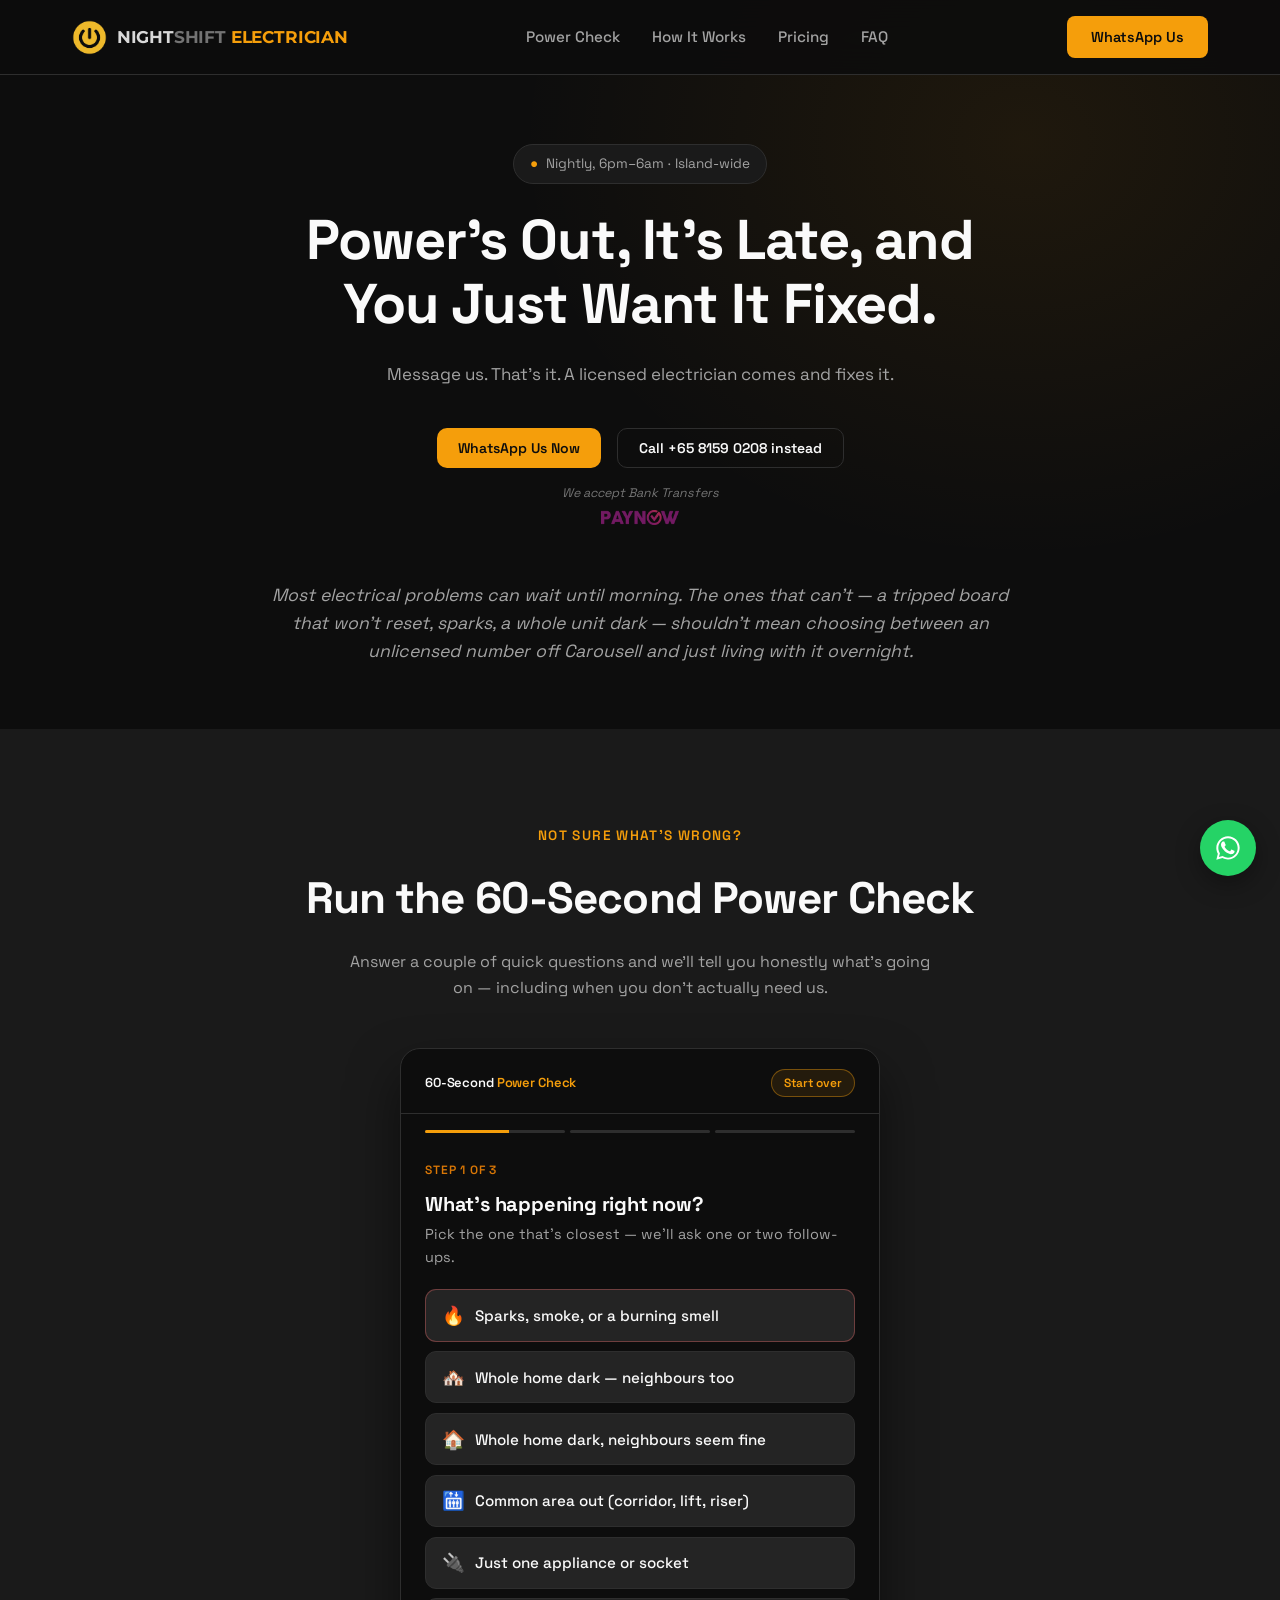
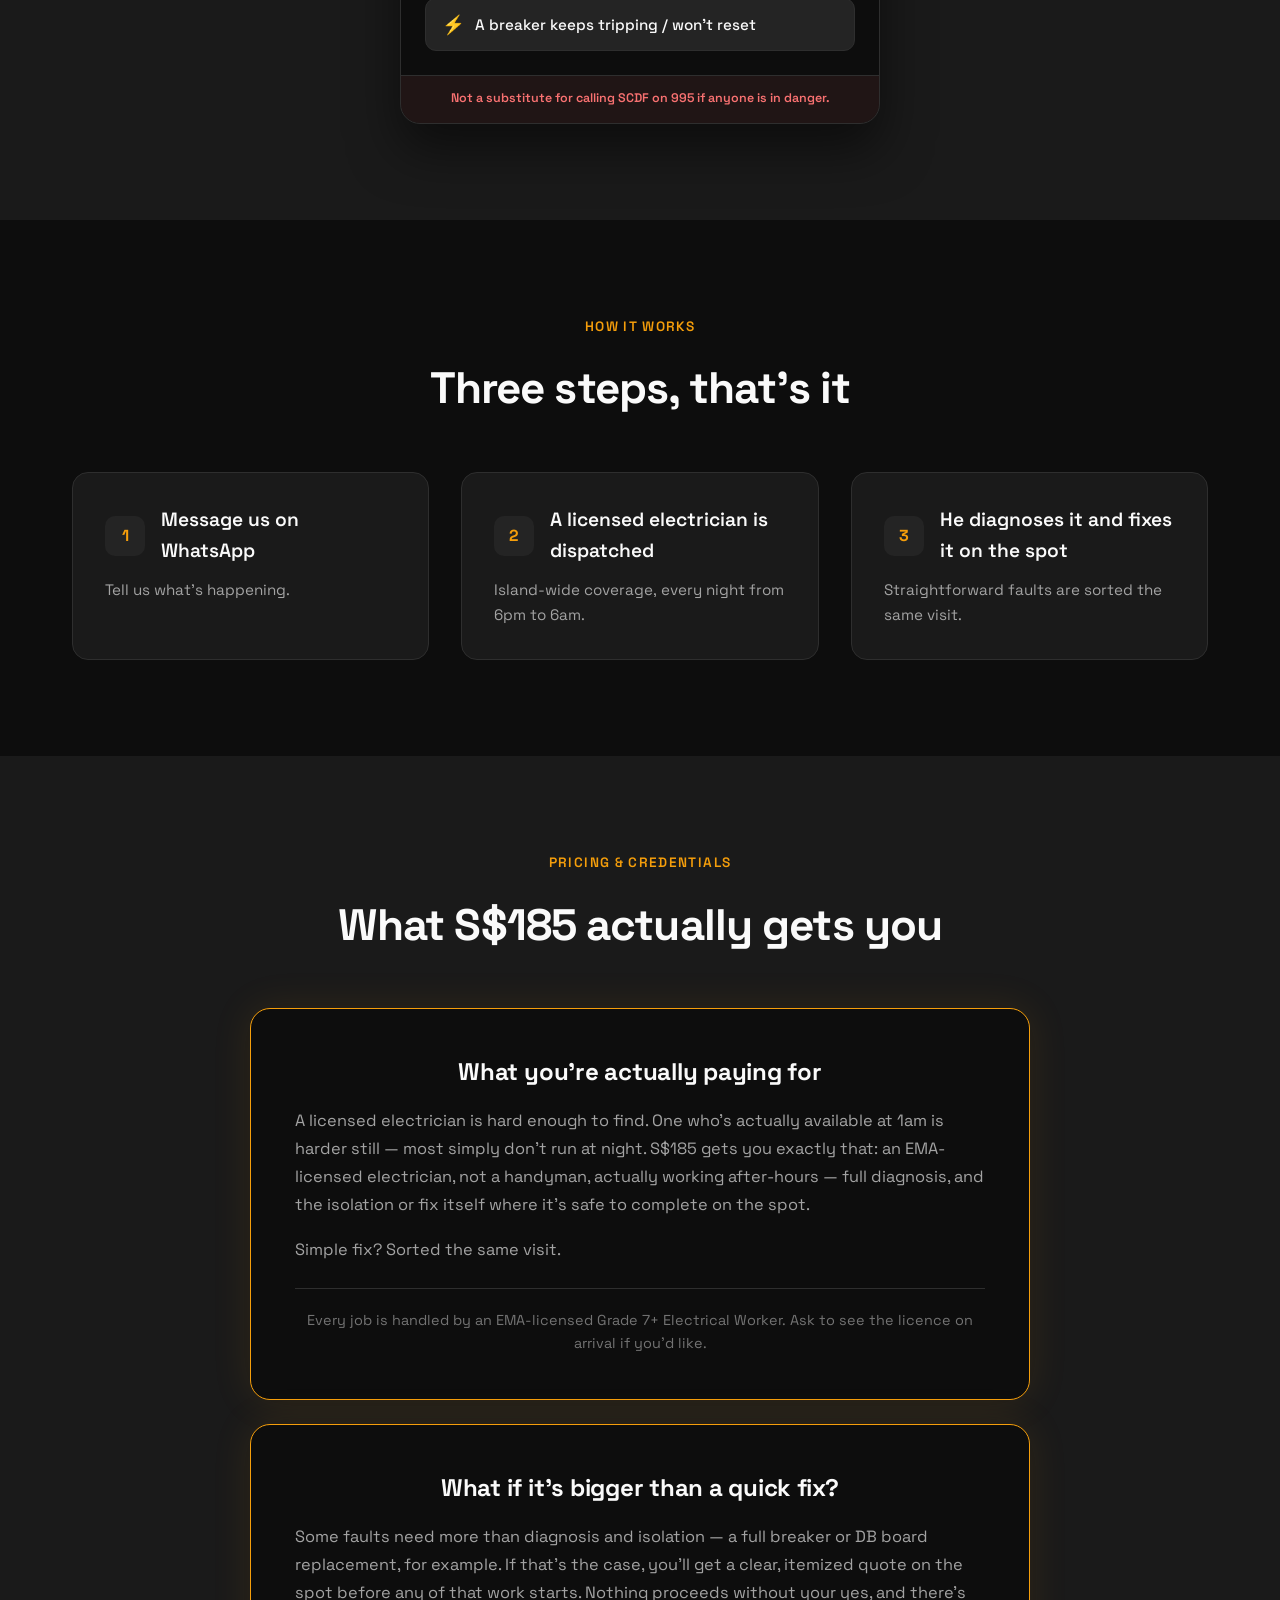
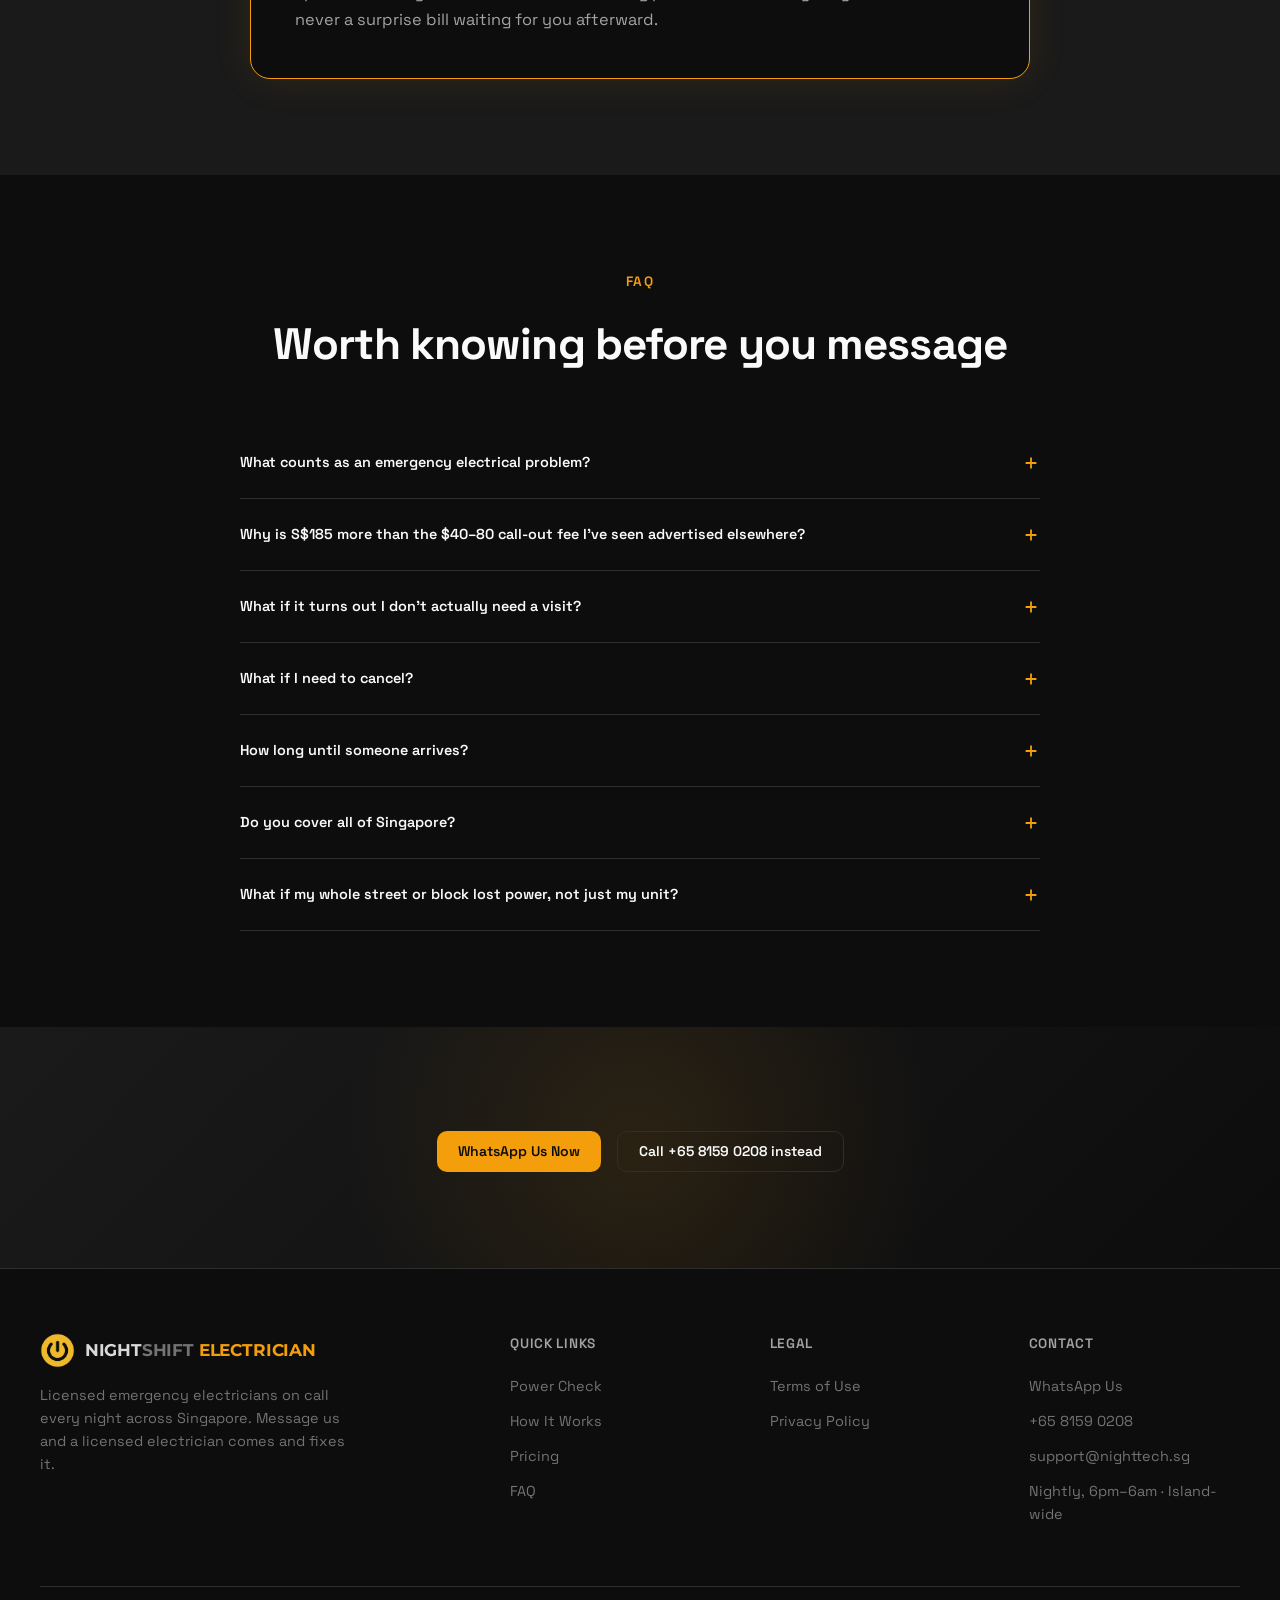
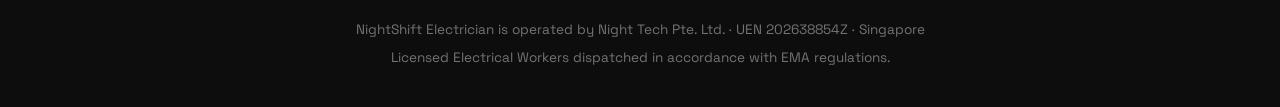
==== index.html @ 5bdc89b4 "Initial launch of NightShift Electrician landing page Landing page with Power Check widget, pricing," ====
<!DOCTYPE html>
<html lang="en">
<head>
<meta charset="UTF-8">
<meta name="viewport" content="width=device-width, initial-scale=1.0">
<title>NightShift Electrician — Licensed Electricians, On Call Every Night</title>
<meta name="description" content="Licensed emergency electricians on call every night across Singapore, 6pm–6am. S$185 flat call-out fee, island-wide coverage. Message us on WhatsApp — a licensed electrician comes and fixes it.">
<meta name="robots" content="index, follow">
<link rel="canonical" href="https://nightshiftelectrician.sg/">
<meta property="og:type" content="website">
<meta property="og:site_name" content="NightShift Electrician">
<meta property="og:title" content="NightShift Electrician — Licensed Electricians, On Call Every Night">
<meta property="og:description" content="Licensed emergency electricians on call every night across Singapore, 6pm–6am. S$185 flat call-out fee, island-wide coverage. Message us on WhatsApp — a licensed electrician comes and fixes it.">
<meta property="og:url" content="https://nightshiftelectrician.sg/">
<meta property="og:locale" content="en_SG">
<meta name="twitter:card" content="summary">
<meta name="twitter:title" content="NightShift Electrician — Licensed Electricians, On Call Every Night">
<meta name="twitter:description" content="Licensed emergency electricians on call every night across Singapore, 6pm–6am. S$185 flat call-out fee, island-wide coverage.">
<meta name="theme-color" content="#0d0d0d">
<link rel="icon" href="assets/images/icon.png" type="image/png">
<link rel="preconnect" href="https://fonts.googleapis.com">
<link rel="preconnect" href="https://fonts.gstatic.com" crossorigin>
<link href="https://fonts.googleapis.com/css2?family=Space+Grotesk:wght@300;400;500;600;700&family=Montserrat:wght@700&display=swap" rel="stylesheet">
<link rel="stylesheet" href="assets/css/style.css">
<script type="application/ld+json">
{
  "@context": "https://schema.org",
  "@type": "Electrician",
  "name": "NightShift Electrician",
  "alternateName": "Night Tech Pte. Ltd.",
  "url": "https://nightshiftelectrician.sg/",
  "telephone": "+65-8159-0208",
  "priceRange": "S$185",
  "description": "Licensed emergency electricians on call every night across Singapore. EMA-licensed Electrical Workers dispatched island-wide for power outages, tripped breakers, sparking outlets, and other urgent electrical faults.",
  "areaServed": { "@type": "Country", "name": "Singapore" },
  "address": { "@type": "PostalAddress", "addressCountry": "SG" },
  "openingHoursSpecification": {
    "@type": "OpeningHoursSpecification",
    "dayOfWeek": ["Monday", "Tuesday", "Wednesday", "Thursday", "Friday", "Saturday", "Sunday"],
    "opens": "18:00",
    "closes": "06:00"
  },
  "makesOffer": {
    "@type": "Offer",
    "name": "Emergency electrician call-out",
    "price": "185",
    "priceCurrency": "SGD",
    "description": "Flat call-out fee covering Stage 1 diagnostic and isolation, the same rate for every property type."
  }
}
</script>
<script type="application/ld+json">
{
  "@context": "https://schema.org",
  "@type": "FAQPage",
  "mainEntity": [
    {
      "@type": "Question",
      "name": "What counts as an emergency electrical problem?",
      "acceptedAnswer": {
        "@type": "Answer",
        "text": "Anything that's unsafe to leave until morning — a tripped board that won't reset, sparks, a burning smell, or a full loss of power. Not sure? Message us anyway — we'll tell you honestly if it can wait."
      }
    },
    {
      "@type": "Question",
      "name": "Why is S$185 more than the $40–80 call-out fee I've seen advertised elsewhere?",
      "acceptedAnswer": {
        "@type": "Answer",
        "text": "Those daytime rates assume you can wait for a normal appointment. Getting an actual EMA-licensed electrician out at 1am — not a handyman, not someone unlicensed — is close to impossible through most services; they simply don't run at night. S$185 reflects that this is real, licensed, after-hours work, not a daytime job with a surcharge tacked on."
      }
    },
    {
      "@type": "Question",
      "name": "What if it turns out I don't actually need a visit?",
      "acceptedAnswer": {
        "@type": "Answer",
        "text": "We'll say so before dispatching anyone — through the Power Check or over WhatsApp — and point you to what to do instead. You're not charged for a conversation that doesn't need a visit."
      }
    },
    {
      "@type": "Question",
      "name": "What if I need to cancel?",
      "acceptedAnswer": {
        "@type": "Answer",
        "text": "Before the electrician is dispatched — full refund, no questions asked. After he's already on the way, $50 stays with him for the trip and the visit itself; the remaining $135 is refunded."
      }
    },
    {
      "@type": "Question",
      "name": "How long until someone arrives?",
      "acceptedAnswer": {
        "@type": "Answer",
        "text": "Depends on your location and what else is running that night. You'll get a realistic estimate when you message us — not a vague \"on our way.\""
      }
    },
    {
      "@type": "Question",
      "name": "Do you cover all of Singapore?",
      "acceptedAnswer": {
        "@type": "Answer",
        "text": "Yes, island-wide. Travel time varies by area, which factors into the estimate you're given."
      }
    },
    {
      "@type": "Question",
      "name": "What if my whole street or block lost power, not just my unit?",
      "acceptedAnswer": {
        "@type": "Answer",
        "text": "That's usually on SP Group's end, not your home wiring — call their 24-hour hotline at 1800 778 8888 to report it and get updates."
      }
    }
  ]
}
</script>
</head>
<body>

<!-- Navigation -->
<nav>
  <div class="nav-container">
    <a href="index.html" class="logo">
      <img src="assets/images/icon.png" alt="" class="logo-icon">
      <span class="logo-word"><span class="n">NIGHT</span><span class="s">SHIFT</span> <span class="ec">ELECTRICIAN</span></span>
    </a>
    <ul class="nav-links">
      <li><a href="#power-check">Power Check</a></li>
      <li><a href="#how-it-works">How It Works</a></li>
      <li><a href="#pricing">Pricing</a></li>
      <li><a href="#faq">FAQ</a></li>
    </ul>
    <a href="https://wa.me/6581590208?text=Hi%2C%20I%20have%20an%20electrical%20problem%20and%20need%20help." class="nav-cta">
      <span>WhatsApp Us</span>
    </a>
    <button class="mobile-menu-btn" aria-label="Toggle menu">☰</button>
  </div>
</nav>

<!-- Hero -->
<section class="hero">
  <div class="hero-inner">
    <div class="hero-badge"><span>●</span> Nightly, 6pm–6am · Island-wide</div>
    <h1>Power's Out, It's Late, and You Just Want It Fixed.</h1>
    <p class="hero-description">Message us. That's it. A licensed electrician comes and fixes it.</p>
    <div class="hero-buttons">
      <a href="https://wa.me/6581590208?text=Hi%2C%20I%20have%20an%20electrical%20problem%20and%20need%20help." class="btn-primary">WhatsApp Us Now</a>
      <a href="tel:+6581590208" class="btn-secondary">Call +65 8159 0208 instead</a>
    </div>
    <div class="hero-payment-note">
      <p>We accept Bank Transfers</p>
      <img src="assets/images/paynow-seeklogo.png" alt="PayNow" class="hero-paynow-logo">
    </div>
  </div>
</section>

<!-- Problem framing -->
<section class="problem">
  <div class="problem-inner">
    <p>Most electrical problems can wait until morning. The ones that can't — a tripped board that won't reset, sparks, a whole unit dark — shouldn't mean choosing between an unlicensed number off Carousell and just living with it overnight.</p>
  </div>
</section>

<!-- Power Check widget -->
<section class="power-check" id="power-check">
  <div class="section-container">
    <div class="section-header">
      <div class="section-label">Not sure what's wrong?</div>
      <h2 class="section-title section-title--power-check">Run the <span class="nowrap">60-Second</span> Power Check</h2>
      <p class="section-description">Answer a couple of quick questions and we'll tell you honestly what's going on — including when you don't actually need us.</p>
    </div>
    <div id="pcw">
      <div class="pcw-head">
        <span class="pcw-title"><span class="nowrap">60-Second</span> <span class="amber">Power Check</span></span>
        <button class="pcw-restart" id="pcwRestart">Start over</button>
      </div>
      <div class="pcw-progress" id="pcwProgress"></div>
      <div class="pcw-body" id="pcwBody"></div>
      <div class="pcw-foot">Not a substitute for calling SCDF on 995 if anyone is in danger.</div>
    </div>
  </div>
</section>

<!-- How it works -->
<section class="how-it-works" id="how-it-works">
  <div class="section-container">
    <div class="section-header">
      <div class="section-label">How it works</div>
      <h2 class="section-title section-title--how-it-works">Three steps, that's it</h2>
    </div>
    <div class="steps-grid">
      <div class="step-card">
        <div class="step-head">
          <div class="step-num">1</div>
          <h3>Message us on WhatsApp</h3>
        </div>
        <p>Tell us what's happening.</p>
      </div>
      <div class="step-card">
        <div class="step-head">
          <div class="step-num">2</div>
          <h3>A licensed electrician is dispatched</h3>
        </div>
        <p>Island-wide coverage, every night from 6pm to 6am.</p>
      </div>
      <div class="step-card">
        <div class="step-head">
          <div class="step-num">3</div>
          <h3>He diagnoses it and fixes it on the spot</h3>
        </div>
        <p>Straightforward faults are sorted the same visit.</p>
      </div>
    </div>
  </div>
</section>

<!-- Pricing + credentials -->
<section class="pricing" id="pricing">
  <div class="pricing-inner">
    <div class="section-header">
      <div class="section-label">Pricing &amp; credentials</div>
      <h2 class="section-title section-title--pricing">What S$185 actually gets you</h2>
    </div>
    <div class="pricing-card">
      <div class="price-line">What you're actually paying for</div>
      <p>A licensed electrician is hard enough to find. One who's actually available at 1am is harder still — most simply don't run at night. <span class="amber">S$185</span> gets you exactly that: an EMA-licensed electrician, not a handyman, actually working after-hours — full diagnosis, and the isolation or fix itself where it's safe to complete on the spot.</p>
      <p>Simple fix? Sorted the same visit.</p>
      <div class="credential-line">Every job is handled by an EMA-licensed Grade 7+ Electrical Worker. Ask to see the licence on arrival if you'd like.</div>
    </div>
    <div class="pricing-card pricing-card--secondary">
      <div class="price-line">What if it's bigger than a quick fix?</div>
      <p>Some faults need more than diagnosis and isolation — a full breaker or DB board replacement, for example. If that's the case, you'll get a clear, itemized quote on the spot before any of that work starts. Nothing proceeds without your yes, and there's never a surprise bill waiting for you afterward.</p>
    </div>
  </div>
</section>

<!-- FAQ -->
<section class="faq" id="faq">
  <div class="section-container">
    <div class="section-header">
      <div class="section-label">FAQ</div>
      <h2 class="section-title section-title--faq">Worth knowing before you message</h2>
    </div>
    <div class="faq-list">
      <details class="faq-item">
        <summary><h3>What counts as an emergency electrical problem?</h3><span class="faq-icon"><svg class="icon-plus" viewBox="0 0 20 20" fill="none" stroke="currentColor" stroke-width="2"><path d="M10 4v12M4 10h12"/></svg><svg class="icon-minus" viewBox="0 0 20 20" fill="none" stroke="currentColor" stroke-width="2"><path d="M4 10h12"/></svg></span></summary>
        <p>Anything that's unsafe to leave until morning — a tripped board that won't reset, sparks, a burning smell, or a full loss of power. Not sure? Message us anyway — we'll tell you honestly if it can wait.</p>
      </details>
      <details class="faq-item">
        <summary><h3>Why is S$185 more than the $40–80 call-out fee I've seen advertised elsewhere?</h3><span class="faq-icon"><svg class="icon-plus" viewBox="0 0 20 20" fill="none" stroke="currentColor" stroke-width="2"><path d="M10 4v12M4 10h12"/></svg><svg class="icon-minus" viewBox="0 0 20 20" fill="none" stroke="currentColor" stroke-width="2"><path d="M4 10h12"/></svg></span></summary>
        <p>Those daytime rates assume you can wait for a normal appointment. Getting an actual EMA-licensed electrician out at 1am — not a handyman, not someone unlicensed — is close to impossible through most services; they simply don't run at night. S$185 reflects that this is real, licensed, after-hours work, not a daytime job with a surcharge tacked on.</p>
      </details>
      <details class="faq-item">
        <summary><h3>What if it turns out I don't actually need a visit?</h3><span class="faq-icon"><svg class="icon-plus" viewBox="0 0 20 20" fill="none" stroke="currentColor" stroke-width="2"><path d="M10 4v12M4 10h12"/></svg><svg class="icon-minus" viewBox="0 0 20 20" fill="none" stroke="currentColor" stroke-width="2"><path d="M4 10h12"/></svg></span></summary>
        <p>We'll say so before dispatching anyone — through the Power Check or over WhatsApp — and point you to what to do instead. You're not charged for a conversation that doesn't need a visit.</p>
      </details>
      <details class="faq-item">
        <summary><h3>What if I need to cancel?</h3><span class="faq-icon"><svg class="icon-plus" viewBox="0 0 20 20" fill="none" stroke="currentColor" stroke-width="2"><path d="M10 4v12M4 10h12"/></svg><svg class="icon-minus" viewBox="0 0 20 20" fill="none" stroke="currentColor" stroke-width="2"><path d="M4 10h12"/></svg></span></summary>
        <p>Before the electrician is dispatched — full refund, no questions asked. After he's already on the way, $50 stays with him for the trip and the visit itself; the remaining $135 is refunded.</p>
      </details>
      <details class="faq-item">
        <summary><h3>How long until someone arrives?</h3><span class="faq-icon"><svg class="icon-plus" viewBox="0 0 20 20" fill="none" stroke="currentColor" stroke-width="2"><path d="M10 4v12M4 10h12"/></svg><svg class="icon-minus" viewBox="0 0 20 20" fill="none" stroke="currentColor" stroke-width="2"><path d="M4 10h12"/></svg></span></summary>
        <p>Depends on your location and what else is running that night. You'll get a realistic estimate when you message us — not a vague "on our way."</p>
      </details>
      <details class="faq-item">
        <summary><h3>Do you cover all of Singapore?</h3><span class="faq-icon"><svg class="icon-plus" viewBox="0 0 20 20" fill="none" stroke="currentColor" stroke-width="2"><path d="M10 4v12M4 10h12"/></svg><svg class="icon-minus" viewBox="0 0 20 20" fill="none" stroke="currentColor" stroke-width="2"><path d="M4 10h12"/></svg></span></summary>
        <p>Yes, island-wide. Travel time varies by area, which factors into the estimate you're given.</p>
      </details>
      <details class="faq-item">
        <summary><h3>What if my whole street or block lost power, not just my unit?</h3><span class="faq-icon"><svg class="icon-plus" viewBox="0 0 20 20" fill="none" stroke="currentColor" stroke-width="2"><path d="M10 4v12M4 10h12"/></svg><svg class="icon-minus" viewBox="0 0 20 20" fill="none" stroke="currentColor" stroke-width="2"><path d="M4 10h12"/></svg></span></summary>
        <p>That's usually on SP Group's end, not your home wiring — call their 24-hour hotline at 1800 778 8888 to report it and get updates.</p>
      </details>
    </div>
  </div>
</section>

<!-- Final CTA -->
<section class="cta">
  <div class="section-container cta-content">
    <div class="hero-buttons">
      <a href="https://wa.me/6581590208?text=Hi%2C%20I%20have%20an%20electrical%20problem%20and%20need%20help." class="btn-primary">WhatsApp Us Now</a>
      <a href="tel:+6581590208" class="btn-secondary">Call +65 8159 0208 instead</a>
    </div>
  </div>
</section>

<!-- Footer -->
<footer>
  <div class="footer-container">
    <div class="footer-grid">
      <div class="footer-brand">
        <a href="index.html" class="logo">
          <img src="assets/images/icon.png" alt="" class="logo-icon">
          <span class="logo-word"><span class="n">NIGHT</span><span class="s">SHIFT</span> <span class="ec">ELECTRICIAN</span></span>
        </a>
        <p>Licensed emergency electricians on call every night across Singapore. Message us and a licensed electrician comes and fixes it.</p>
      </div>
      <div class="footer-col">
        <div class="footer-title">Quick Links</div>
        <ul class="footer-links">
          <li><a href="#power-check">Power Check</a></li>
          <li><a href="#how-it-works">How It Works</a></li>
          <li><a href="#pricing">Pricing</a></li>
          <li><a href="#faq">FAQ</a></li>
        </ul>
      </div>
      <div class="footer-col">
        <div class="footer-title">Legal</div>
        <ul class="footer-links">
          <li><a href="terms.html">Terms of Use</a></li>
          <li><a href="privacy.html">Privacy Policy</a></li>
        </ul>
      </div>
      <div class="footer-col">
        <div class="footer-title">Contact</div>
        <ul class="footer-links">
          <li><a href="https://wa.me/6581590208?text=Hi%2C%20I%20have%20an%20electrical%20problem%20and%20need%20help.">WhatsApp Us</a></li>
          <li><a href="tel:+6581590208">+65 8159 0208</a></li>
          <li><a href="mailto:support@nighttech.sg">support@nighttech.sg</a></li>
          <li>Nightly, 6pm–6am · Island-wide</li>
        </ul>
      </div>
    </div>
    <div class="footer-bottom">
      <p>NightShift Electrician is operated by Night Tech Pte. Ltd. · UEN 202638854Z · Singapore</p>
      <p>Licensed Electrical Workers dispatched in accordance with EMA regulations.</p>
    </div>
  </div>
</footer>

<a href="https://wa.me/6581590208?text=Hi%2C%20I%20have%20an%20electrical%20problem%20and%20need%20help." class="whatsapp-float" target="_blank" rel="noopener" aria-label="Message us on WhatsApp">
  <svg width="28" height="28" viewBox="0 0 24 24" fill="currentColor"><path d="M17.5 14.4c-.3-.1-1.7-.9-2-1-.3-.1-.5-.1-.7.1-.2.3-.8 1-.9 1.2-.2.2-.3.2-.6.1-.3-.1-1.3-.5-2.4-1.5-.9-.8-1.5-1.8-1.7-2.1-.2-.3 0-.5.1-.6.1-.1.3-.3.4-.5.1-.1.2-.3.3-.4.1-.2 0-.3 0-.5 0-.1-.7-1.6-.9-2.2-.2-.5-.5-.5-.7-.5h-.6c-.2 0-.5.1-.8.3-.3.3-1 1-1 2.4s1 2.8 1.2 3c.1.2 2 3.1 4.9 4.3.7.3 1.2.5 1.6.6.7.2 1.3.2 1.8.1.5-.1 1.7-.7 1.9-1.4.2-.7.2-1.2.2-1.3-.1-.2-.3-.3-.6-.4z"/><path d="M12 2C6.5 2 2 6.5 2 12c0 1.8.5 3.5 1.3 5L2 22l5.2-1.4c1.4.8 3.1 1.2 4.8 1.2 5.5 0 10-4.5 10-10S17.5 2 12 2zm0 18.3c-1.5 0-3-.4-4.3-1.2l-.3-.2-3.2.8.9-3.1-.2-.3C4.2 14.9 3.7 13.5 3.7 12c0-4.6 3.7-8.3 8.3-8.3s8.3 3.7 8.3 8.3-3.7 8.3-8.3 8.3z"/></svg>
</a>

<script src="assets/js/main.js"></script>
<script src="assets/js/power-check.js"></script>
</body>
</html>
---- assets/css/style.css ----
@charset "utf-8";
/* NightShift Electrician — styled after TemplateMo 606 String Master's design system */

* {
	margin: 0;
	padding: 0;
	box-sizing: border-box;
}

:root {
	--bg-dark: #0d0d0d;
	--bg-card: #1a1a1a;
	--bg-elevated: #242424;
	--accent: #f59e0b;
	--accent-light: #fbbf24;
	--accent-dark: #d97706;
	--text-primary: #fafafa;
	--text-secondary: #a3a3a3;
	--text-muted: #737373;
	--border: #2e2e2e;
	--danger: #f87171;
	--safe: #4ade80;
}

html {
	scroll-behavior: smooth;
}

body {
	font-family: 'Space Grotesk', sans-serif;
	background: var(--bg-dark);
	color: var(--text-primary);
	line-height: 1.6;
}

a {
	color: inherit;
}

.wrap,
.section-container {
	max-width: 1200px;
	margin: 0 auto;
	padding: 0 2rem;
}

/* Navigation */
nav {
	position: fixed;
	top: 0;
	left: 0;
	right: 0;
	z-index: 1000;
	background: rgba(13, 13, 13, 0.9);
	backdrop-filter: blur(20px);
	border-bottom: 1px solid var(--border);
}

.nav-container {
	max-width: 1200px;
	margin: 0 auto;
	padding: 1rem 2rem;
	display: flex;
	justify-content: space-between;
	align-items: center;
}

.logo {
	display: flex;
	align-items: center;
	gap: 0.6rem;
	text-decoration: none;
}

.logo-icon {
	height: 35px;
	width: auto;
	display: block;
}

.logo-word {
	font-family: 'Montserrat', sans-serif;
	font-weight: 700;
	font-size: 17px;
	letter-spacing: -0.01em;
	white-space: nowrap;
}

.logo-word .n {
	color: #d9d9d9;
}

.logo-word .s {
	color: var(--text-muted);
}

.logo-word .ec {
	color: var(--accent);
}

.nav-links {
	display: flex;
	gap: 2rem;
	list-style: none;
}

.nav-links a {
	color: var(--text-secondary);
	text-decoration: none;
	font-size: 0.95rem;
	font-weight: 500;
	transition: color 0.2s;
}

.nav-links a:hover {
	color: var(--accent);
}

.nav-cta {
	background: var(--accent);
	color: var(--bg-dark);
	padding: 0.6rem 1.5rem;
	border-radius: 8px;
	text-decoration: none;
	font-weight: 600;
	font-size: 0.9rem;
	transition: all 0.2s;
	display: inline-flex;
	align-items: center;
	gap: 0.5rem;
	white-space: nowrap;
}

.nav-cta:hover {
	background: var(--accent-light);
	transform: translateY(-1px);
}

.mobile-menu-btn {
	display: none;
	background: none;
	border: none;
	color: var(--text-primary);
	font-size: 1.5rem;
	cursor: pointer;
}

/* Buttons */
.btn-primary {
	background: var(--accent);
	color: var(--bg-dark);
	padding: 8px 21px;
	border-radius: 10px;
	text-decoration: none;
	font-weight: 600;
	display: inline-flex;
	align-items: center;
	justify-content: center;
	gap: 0.5rem;
	transition: all 0.2s;
	border: none;
	cursor: pointer;
	font-family: inherit;
	font-size: 14px;
}

.btn-primary:hover {
	background: var(--accent-light);
	transform: translateY(-2px);
	box-shadow: 0 10px 30px rgba(245, 158, 11, 0.3);
}

.btn-primary.danger {
	background: var(--danger);
	color: #2a0a06;
}

.btn-primary.danger:hover {
	background: #fca5a5;
	box-shadow: 0 10px 30px rgba(248, 113, 113, 0.3);
}

.btn-secondary {
	background: transparent;
	color: var(--text-primary);
	padding: 8px 21px;
	border-radius: 10px;
	text-decoration: none;
	font-weight: 600;
	border: 1px solid var(--border);
	transition: all 0.2s;
	display: inline-flex;
	align-items: center;
	justify-content: center;
	gap: 0.5rem;
	font-family: inherit;
	font-size: 14px;
	cursor: pointer;
}

.btn-secondary:hover {
	border-color: var(--text-secondary);
	background: var(--bg-card);
}

/* Hero Section */
.hero {
	display: flex;
	align-items: center;
	padding: 9rem 2rem 2.5rem;
	position: relative;
	overflow: hidden;
}

.hero::before {
	content: '';
	position: absolute;
	top: -50%;
	right: -20%;
	width: 80%;
	height: 150%;
	background: radial-gradient(ellipse, rgba(245, 158, 11, 0.08) 0%, transparent 70%);
	pointer-events: none;
}

.hero-inner {
	max-width: 900px;
	margin: 0 auto;
	position: relative;
	z-index: 1;
	text-align: center;
}

.hero-badge {
	display: inline-flex;
	align-items: center;
	gap: 0.5rem;
	background: var(--bg-card);
	border: 1px solid var(--border);
	padding: 0.5rem 1rem;
	border-radius: 100px;
	font-size: 0.85rem;
	color: var(--text-secondary);
	margin-bottom: 1.5rem;
}

.hero-badge span {
	color: var(--accent);
}

.hero h1 {
	font-size: clamp(2rem, 6vw, 3.5rem);
	font-weight: 700;
	line-height: 1.15;
	margin-bottom: 1.5rem;
	letter-spacing: -0.02em;
	text-wrap: balance;
}

.hero-description {
	font-size: 17px;
	color: var(--text-secondary);
	margin-bottom: 2.5rem;
	max-width: 560px;
	margin-left: auto;
	margin-right: auto;
}

.hero-buttons {
	display: flex;
	gap: 1rem;
	justify-content: center;
	flex-wrap: wrap;
}

.hero-payment-note {
	display: flex;
	flex-direction: column;
	align-items: center;
	gap: 0.35rem;
	margin-top: 1rem;
}

.hero-payment-note p {
	font-size: 0.78rem;
	font-style: italic;
	color: var(--text-muted);
	margin: 0;
}

.hero-paynow-logo {
	height: 15px;
	width: auto;
	opacity: 0.75;
}

/* Problem framing section */
.problem {
	padding: 1rem 2rem 4rem;
}

.problem-inner {
	max-width: 760px;
	margin: 0 auto;
	text-align: center;
}

.problem-inner p {
	font-size: 1.1rem;
	font-style: italic;
	line-height: 1.6;
	color: var(--text-secondary);
}

.problem-inner strong {
	color: var(--text-primary);
	font-weight: 600;
}

/* Generic section header */
.section-header {
	text-align: center;
	margin-bottom: 3rem;
}

.section-label {
	font-size: 0.85rem;
	color: var(--accent);
	font-weight: 600;
	text-transform: uppercase;
	letter-spacing: 0.1em;
	margin-bottom: 1rem;
}

.section-title {
	font-weight: 700;
	margin-bottom: 1rem;
	letter-spacing: -0.02em;
	text-wrap: balance;
}

.section-title--power-check {
	font-size: clamp(1.6rem, 5vw, 2.75rem);
}

.section-title--how-it-works {
	font-size: clamp(1.6rem, 5vw, 2.75rem);
}

.section-title--pricing {
	font-size: clamp(1.6rem, 5vw, 2.75rem);
}

.section-title--faq {
	font-size: clamp(1.6rem, 5vw, 2.75rem);
}

.nowrap {
	white-space: nowrap;
}

.section-description {
	font-size: 16px;
	color: var(--text-secondary);
	max-width: 600px;
	margin: 0 auto;
}

/* Power Check widget section */
.power-check {
	padding: 6rem 2rem;
	background: var(--bg-card);
}

/* Power Check widget */
#pcw {
	width: 100%;
	max-width: 480px;
	background: var(--bg-dark);
	border: 1px solid var(--border);
	border-radius: 20px;
	overflow: hidden;
	box-shadow: 0 25px 50px rgba(0, 0, 0, 0.5);
	margin: 0 auto;
	text-align: left;
}

.pcw-head {
	padding: 1.25rem 1.5rem 1rem;
	border-bottom: 1px solid var(--border);
	display: flex;
	align-items: center;
	justify-content: space-between;
	gap: 12px;
}

.pcw-title {
	font-size: 13px;
	font-weight: 600;
	letter-spacing: -0.01em;
}

.pcw-title .amber {
	color: var(--accent);
}

.pcw-restart {
	font-family: inherit;
	font-size: 0.75rem;
	font-weight: 600;
	color: var(--accent);
	background: rgba(245, 158, 11, 0.1);
	border: 1px solid rgba(245, 158, 11, 0.4);
	border-radius: 999px;
	padding: 5px 12px;
	cursor: pointer;
	white-space: nowrap;
	transition: all 0.15s;
}

.pcw-restart:hover {
	color: var(--bg-dark);
	background: var(--accent);
	border-color: var(--accent);
}

.pcw-progress {
	display: flex;
	gap: 5px;
	padding: 1rem 1.5rem 0;
}

.pcw-progress .seg {
	height: 3px;
	flex: 1;
	background: var(--border);
	border-radius: 3px;
	overflow: hidden;
}

.pcw-progress .seg>i {
	display: block;
	height: 100%;
	width: 0%;
	background: var(--accent);
	transition: width 0.3s ease;
}

.pcw-progress .seg.done>i {
	width: 100%;
}

.pcw-progress .seg.active>i {
	width: 60%;
}

.pcw-body {
	padding: 1.75rem 1.5rem 1.5rem;
	min-height: 240px;
}

.pcw-eyebrow {
	font-size: 0.75rem;
	color: var(--accent-dark);
	text-transform: uppercase;
	letter-spacing: 0.07em;
	margin-bottom: 0.65rem;
	display: block;
	font-weight: 600;
}

.pcw-eyebrow.danger {
	color: var(--danger);
}

.pcw-eyebrow.safe {
	color: var(--safe);
}

.pcw-q {
	font-size: 20px;
	font-weight: 700;
	line-height: 1.3;
	margin-bottom: 0.4rem;
	letter-spacing: -0.01em;
}

.pcw-sub {
	color: var(--text-secondary);
	font-size: 0.9rem;
	margin-bottom: 1.25rem;
}

.pcw-options {
	display: flex;
	flex-direction: column;
	gap: 0.6rem;
}

.pcw-opt {
	text-align: left;
	background: var(--bg-elevated);
	border: 1px solid var(--border);
	color: var(--text-primary);
	font-family: inherit;
	font-size: 0.95rem;
	font-weight: 500;
	padding: 0.85rem 1rem;
	border-radius: 11px;
	cursor: pointer;
	display: flex;
	align-items: center;
	gap: 0.7rem;
	transition: border-color 0.15s ease, background 0.15s ease, transform 0.1s ease;
	width: 100%;
}

.pcw-opt:hover {
	border-color: var(--accent);
	background: #2c2308;
}

.pcw-opt:active {
	transform: scale(0.98);
}

.pcw-opt .ic {
	font-size: 1.15rem;
	flex-shrink: 0;
	width: 22px;
	text-align: center;
}

.pcw-opt.danger-opt {
	border-color: rgba(248, 113, 113, 0.35);
}

.pcw-opt.danger-opt:hover {
	border-color: var(--danger);
	background: rgba(248, 113, 113, 0.08);
}

.pcw-back {
	margin-top: 1.1rem;
	background: none;
	border: none;
	color: var(--text-muted);
	font-family: inherit;
	font-size: 0.8rem;
	cursor: pointer;
	padding: 4px 0;
}

.pcw-back:hover {
	color: var(--text-secondary);
}

.pcw-field {
	margin-bottom: 1rem;
}

.pcw-field label {
	display: block;
	font-size: 0.8rem;
	color: var(--text-secondary);
	margin-bottom: 0.4rem;
}

.pcw-field select,
.pcw-field input {
	width: 100%;
	background: var(--bg-elevated);
	border: 1px solid var(--border);
	color: var(--text-primary);
	font-family: inherit;
	font-size: 0.95rem;
	padding: 0.7rem 0.85rem;
	border-radius: 10px;
}

.pcw-field select:focus,
.pcw-field input:focus {
	outline: none;
	border-color: var(--accent);
}

.pcw-submit {
	width: 100%;
	margin-top: 0.4rem;
	background: var(--accent);
	color: var(--bg-dark);
	font-weight: 700;
	font-size: 0.95rem;
	border: none;
	padding: 0.85rem;
	border-radius: 10px;
	cursor: pointer;
	font-family: inherit;
}

.pcw-submit:hover {
	background: var(--accent-light);
}

.pcw-badge {
	display: inline-flex;
	align-items: center;
	gap: 7px;
	font-size: 0.75rem;
	font-weight: 600;
	border-radius: 999px;
	padding: 6px 13px;
	margin-bottom: 1rem;
	background: rgba(245, 158, 11, 0.12);
	color: var(--accent);
	border: 1px solid rgba(245, 158, 11, 0.3);
}

.pcw-badge.danger {
	background: rgba(248, 113, 113, 0.12);
	color: var(--danger);
	border-color: rgba(248, 113, 113, 0.35);
}

.pcw-badge.safe {
	background: rgba(74, 222, 128, 0.12);
	color: var(--safe);
	border-color: rgba(74, 222, 128, 0.35);
}

.pcw-badge .dot {
	width: 6px;
	height: 6px;
	border-radius: 50%;
	background: currentColor;
}

.pcw-result-title {
	font-size: 1.3rem;
	font-weight: 700;
	margin-bottom: 0.6rem;
	line-height: 1.3;
	letter-spacing: -0.01em;
}

.pcw-result-body {
	color: var(--text-secondary);
	font-size: 0.92rem;
	margin-bottom: 0.5rem;
	line-height: 1.6;
}

.pcw-result-body strong {
	color: var(--text-primary);
	font-weight: 600;
}

.pcw-fee-note {
	font-size: 0.82rem;
	color: var(--text-muted);
	margin: 0.9rem 0 0.4rem;
	padding: 0.65rem 0.85rem;
	background: var(--bg-elevated);
	border-radius: 9px;
	border: 1px solid var(--border);
}

.pcw-commercial-note {
	font-size: 0.8rem;
	color: var(--text-muted);
	margin: 0.6rem 0 1rem;
	padding: 0.65rem 0.85rem;
	background: rgba(245, 158, 11, 0.06);
	border: 1px dashed rgba(245, 158, 11, 0.3);
	border-radius: 9px;
	line-height: 1.5;
}

.pcw-ctas {
	display: flex;
	flex-direction: column;
	gap: 0.6rem;
	margin-top: 0.5rem;
}

.pcw-cta-primary,
.pcw-cta-secondary {
	display: flex;
	align-items: center;
	justify-content: center;
	gap: 8px;
	text-decoration: none;
	font-weight: 700;
	font-size: 0.95rem;
	padding: 0.9rem;
	border-radius: 11px;
	text-align: center;
	font-family: inherit;
	border: none;
	cursor: pointer;
}

.pcw-cta-primary {
	background: var(--accent);
	color: var(--bg-dark);
}

.pcw-cta-primary.danger {
	background: var(--danger);
	color: #2a0a06;
}

.pcw-cta-primary:hover {
	filter: brightness(1.08);
}

.pcw-cta-secondary {
	background: var(--bg-elevated);
	border: 1px solid var(--border);
	color: var(--text-primary);
	font-weight: 600;
}

.pcw-cta-secondary:hover {
	border-color: var(--text-secondary);
}

.pcw-foot {
	padding: 0.85rem 1.5rem;
	border-top: 1px solid var(--border);
	background: rgba(248, 113, 113, 0.08);
	font-size: 0.78rem;
	font-weight: 600;
	color: var(--danger);
	text-align: center;
}

/* How it works */
.how-it-works {
	padding: 6rem 2rem;
}

.steps-grid {
	display: grid;
	grid-template-columns: repeat(3, 1fr);
	gap: 2rem;
}

.step-card {
	background: var(--bg-card);
	border: 1px solid var(--border);
	border-radius: 16px;
	padding: 2rem;
	transition: all 0.3s;
}

.step-card:hover {
	border-color: var(--accent);
	transform: translateY(-4px);
}

.step-head {
	display: flex;
	align-items: center;
	gap: 1rem;
	margin-bottom: 0.75rem;
}

.step-num {
	width: 40px;
	height: 40px;
	flex-shrink: 0;
	background: var(--bg-elevated);
	border-radius: 10px;
	display: flex;
	align-items: center;
	justify-content: center;
	font-weight: 700;
	color: var(--accent);
}

.step-card h3 {
	font-size: 1.2rem;
	font-weight: 600;
}

.step-card p {
	color: var(--text-secondary);
	font-size: 0.95rem;
}

/* Pricing + credentials */
.pricing {
	padding: 6rem 2rem;
	background: var(--bg-card);
}

.pricing-inner {
	max-width: 780px;
	margin: 0 auto;
}

.pricing-card {
	background: var(--bg-dark);
	border: 1px solid var(--accent);
	border-radius: 20px;
	padding: 2.75rem;
	box-shadow: 0 0 40px rgba(245, 158, 11, 0.1);
	text-align: center;
}

.pricing-card + .pricing-card {
	margin-top: 1.5rem;
}

.pricing-card--secondary .price-line {
	font-size: 1.2rem;
}

.pricing-card .price-line {
	font-size: 1.5rem;
	font-weight: 700;
	margin-bottom: 1rem;
	letter-spacing: -0.01em;
}

.pricing-card .price-line .amber {
	color: var(--accent);
}

.pricing-card p {
	color: var(--text-secondary);
	font-size: 1.02rem;
	margin-bottom: 1.1rem;
	line-height: 1.7;
	text-align: left;
}

.pricing-card p:last-child {
	margin-bottom: 0;
}

.pricing-card .credential-line {
	text-align: center;
	color: var(--text-muted);
	font-size: 0.9rem;
	border-top: 1px solid var(--border);
	padding-top: 1.25rem;
	margin-top: 1.5rem;
}

/* FAQ */
.faq {
	padding: 6rem 2rem;
}

.faq-list {
	max-width: 800px;
	margin: 0 auto;
}

.faq-item {
	border-bottom: 1px solid var(--border);
}

.faq-item summary {
	list-style: none;
	cursor: pointer;
	padding: 1.5rem 0;
	display: flex;
	align-items: center;
	justify-content: space-between;
	gap: 1.5rem;
}

.faq-item summary::-webkit-details-marker {
	display: none;
}

.faq-item summary::marker {
	content: '';
}

.faq-item summary:hover h3 {
	color: var(--accent);
}

.faq-item h3 {
	font-size: 0.9rem;
	font-weight: 600;
	margin: 0;
	transition: color 0.15s;
}

.faq-icon {
	flex-shrink: 0;
	width: 18px;
	height: 18px;
	display: inline-flex;
	color: var(--accent);
}

.faq-icon svg {
	width: 100%;
	height: 100%;
}

.faq-icon .icon-minus {
	display: none;
}

.faq-item[open] .faq-icon .icon-plus {
	display: none;
}

.faq-item[open] .faq-icon .icon-minus {
	display: block;
}

.faq-item p {
	color: var(--text-secondary);
	font-size: 0.95rem;
	line-height: 1.7;
	padding-bottom: 1.5rem;
	margin: 0;
}

/* Final CTA */
.cta {
	padding: 6rem 2rem;
	background: linear-gradient(135deg, var(--bg-card) 0%, var(--bg-dark) 100%);
	text-align: center;
	position: relative;
	overflow: hidden;
}

.cta::before {
	content: '';
	position: absolute;
	top: 50%;
	left: 50%;
	transform: translate(-50%, -50%);
	width: 600px;
	height: 600px;
	background: radial-gradient(circle, rgba(245, 158, 11, 0.1) 0%, transparent 70%);
	pointer-events: none;
}

.cta-content {
	position: relative;
	z-index: 1;
}

.cta .hero-buttons {
	margin-top: 0.5rem;
}

/* Legal pages (Terms, Privacy) */
.legal {
	padding: 8rem 2rem 5rem;
}

.legal-container {
	max-width: 720px;
	margin: 0 auto;
}

.legal-container h1 {
	font-size: clamp(1.9rem, 4vw, 2.5rem);
	font-weight: 700;
	margin-bottom: 0.5rem;
	letter-spacing: -0.02em;
}

.legal-updated {
	color: var(--text-muted);
	font-size: 0.85rem;
	margin-bottom: 2.5rem;
}

.legal-container > p {
	color: var(--text-secondary);
	font-size: 1rem;
	line-height: 1.7;
	margin-bottom: 1.5rem;
}

.legal-container h2 {
	font-size: 1.2rem;
	font-weight: 600;
	margin: 2.5rem 0 0.75rem;
}

/* Footer */
footer {
	padding: 4rem 2rem 2rem;
	border-top: 1px solid var(--border);
}

.footer-container {
	max-width: 1200px;
	margin: 0 auto;
}

.footer-grid {
	display: grid;
	grid-template-columns: 2fr 1fr 1fr 1fr;
	gap: 3rem;
	margin-bottom: 3rem;
}

.footer-brand .logo {
	margin-bottom: 1rem;
}

.footer-brand p {
	color: var(--text-muted);
	font-size: 0.9rem;
	max-width: 320px;
}

.footer-title {
	font-size: 0.85rem;
	font-weight: 600;
	color: var(--text-secondary);
	text-transform: uppercase;
	letter-spacing: 0.05em;
	margin-bottom: 1.25rem;
}

.footer-links {
	list-style: none;
}

.footer-links li {
	margin-bottom: 0.75rem;
	color: var(--text-muted);
	font-size: 0.9rem;
}

.footer-links a {
	color: var(--text-muted);
	text-decoration: none;
	transition: color 0.2s;
}

.footer-links a:hover {
	color: var(--accent);
}

.footer-bottom {
	padding-top: 2rem;
	border-top: 1px solid var(--border);
	text-align: center;
}

.footer-bottom p {
	color: var(--text-muted);
	font-size: 0.85rem;
	margin-bottom: 0.4rem;
}

@media (max-width: 880px) {
	.footer-grid {
		grid-template-columns: 1fr 1fr;
		text-align: left;
	}

	.footer-brand {
		grid-column: 1 / -1;
	}
}

/* Responsive */
@media (max-width: 880px) {

	.nav-links,
	.nav-cta {
		display: none;
	}

	.mobile-menu-btn {
		display: block;
	}

	.nav-links.active {
		display: flex;
		flex-direction: column;
		position: absolute;
		top: 100%;
		left: 0;
		right: 0;
		background: rgba(13, 13, 13, 0.98);
		backdrop-filter: blur(20px);
		padding: 0.5rem 0 0 0;
		gap: 0;
	}

	.nav-links.active li {
		border-bottom: 1px solid var(--border);
	}

	.nav-links.active li:last-child {
		border-bottom: none;
	}

	.nav-links.active a {
		display: block;
		padding: 1.35rem 2rem;
		font-size: 1.1rem;
	}

	.nav-cta.active {
		display: block;
		position: absolute;
		top: 100%;
		left: 0;
		right: 0;
		text-align: center;
		background: var(--bg-dark);
		padding: 1.5rem 2rem;
		border-top: 1px solid var(--border);
	}

	.hero {
		padding: 7rem 1.25rem 3.5rem;
	}

	.hero h1 {
		font-size: 24px;
	}

	.section-title--power-check {
		font-size: 19px;
	}

	.section-title--how-it-works {
		font-size: 19px;
	}

	.section-title--pricing {
		font-size: 21px;
	}

	.section-title--faq {
		font-size: 17px;
	}

	#power-check .section-label {
		font-size: 15px;
	}

	#how-it-works .section-label {
		font-size: 15px;
	}

	#faq .section-label {
		font-size: 16px;
	}

	.hero-buttons {
		flex-direction: column;
	}

	.hero-buttons .btn-primary,
	.hero-buttons .btn-secondary {
		width: 100%;
	}

	.problem-inner p {
		font-size: 1.15rem;
	}

	.steps-grid {
		grid-template-columns: 1fr;
	}

	.pricing-card {
		padding: 1.75rem;
	}

	.power-check,
	.how-it-works,
	.pricing,
	.faq,
	.cta {
		padding: 4rem 1.25rem;
	}

	.pcw-head {
		padding: 1rem 1.1rem 0.85rem;
	}

	.pcw-restart {
		font-size: 0.68rem;
		padding: 5px 9px;
	}

	.whatsapp-float {
		width: 52px;
		height: 52px;
		bottom: 16px;
		right: 16px;
	}
}

/* Sticky WhatsApp button */
.whatsapp-float {
	position: fixed;
	bottom: 24px;
	right: 24px;
	width: 56px;
	height: 56px;
	background: #25d366;
	color: #fff;
	border-radius: 50%;
	display: flex;
	align-items: center;
	justify-content: center;
	box-shadow: 0 8px 24px rgba(0, 0, 0, 0.35);
	z-index: 900;
	transition: transform 0.2s ease, box-shadow 0.2s ease;
}

.whatsapp-float:hover {
	transform: scale(1.08);
	box-shadow: 0 10px 28px rgba(0, 0, 0, 0.45);
}
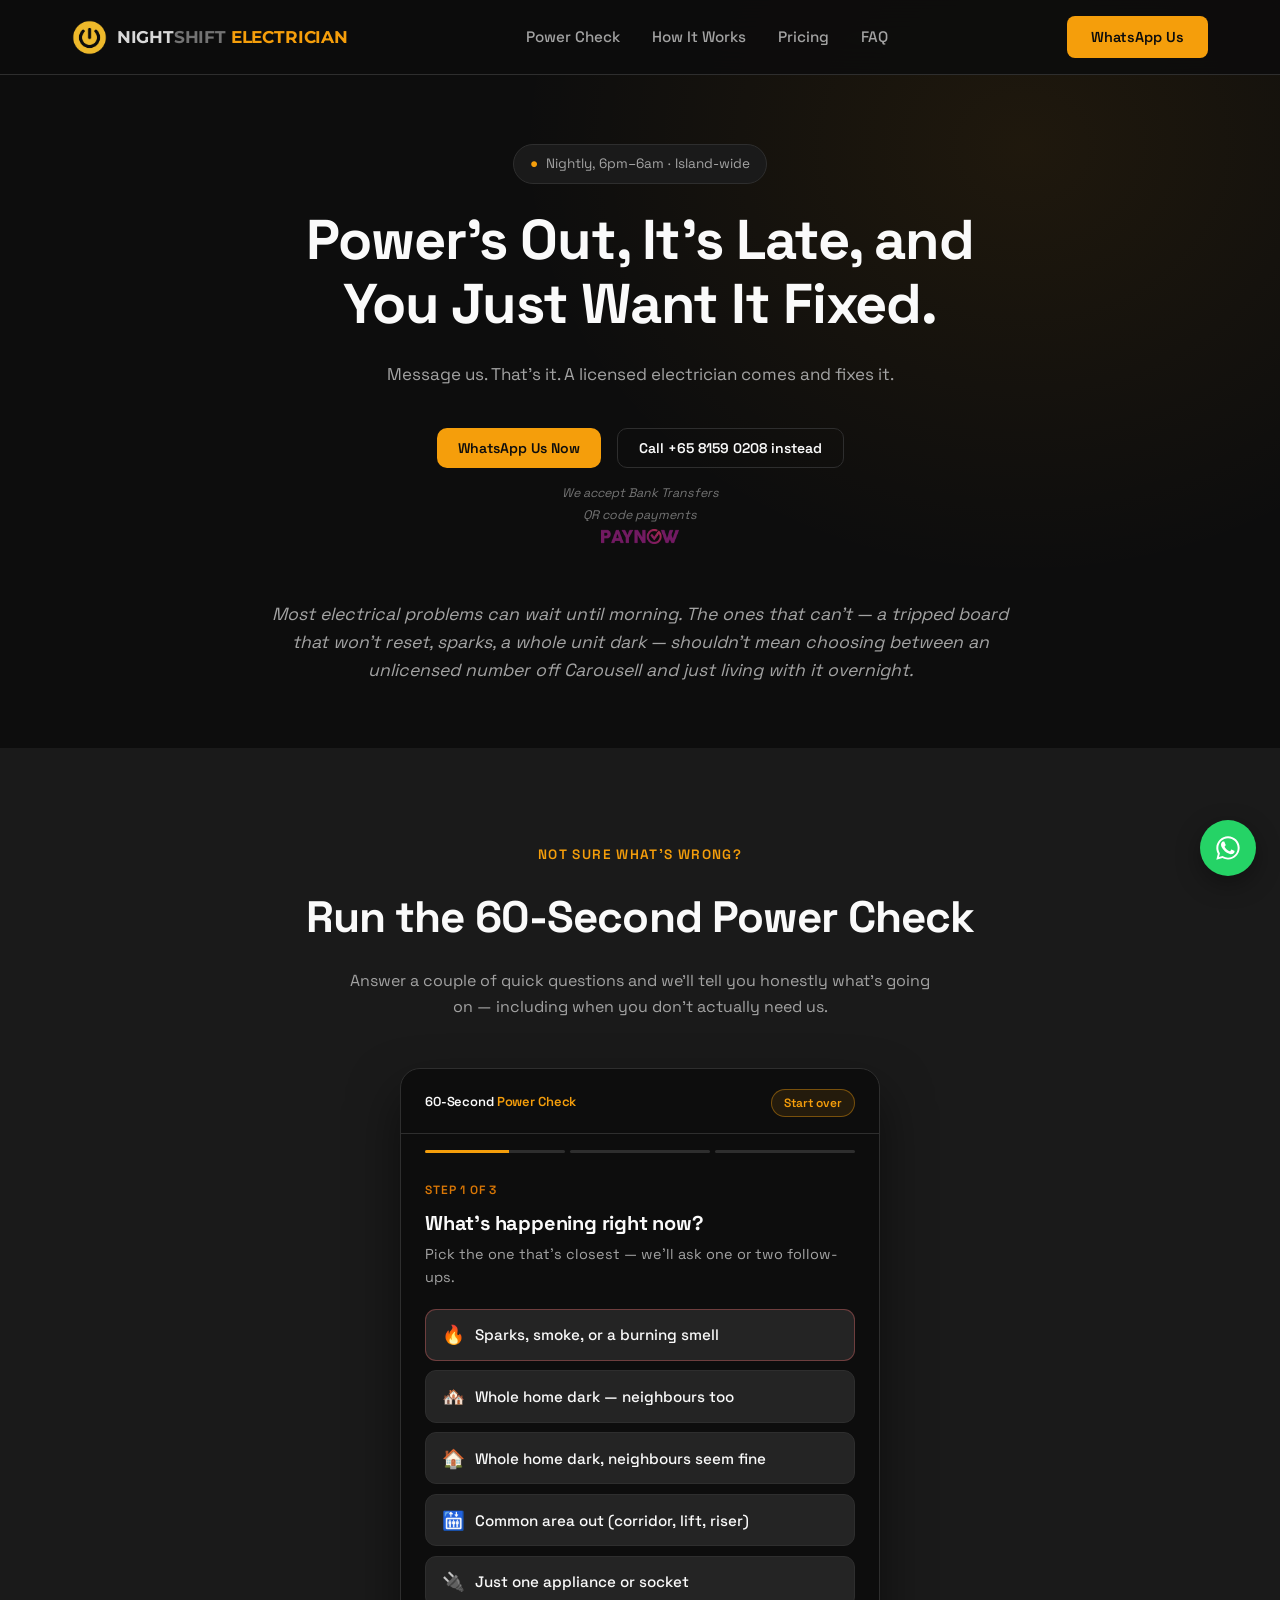
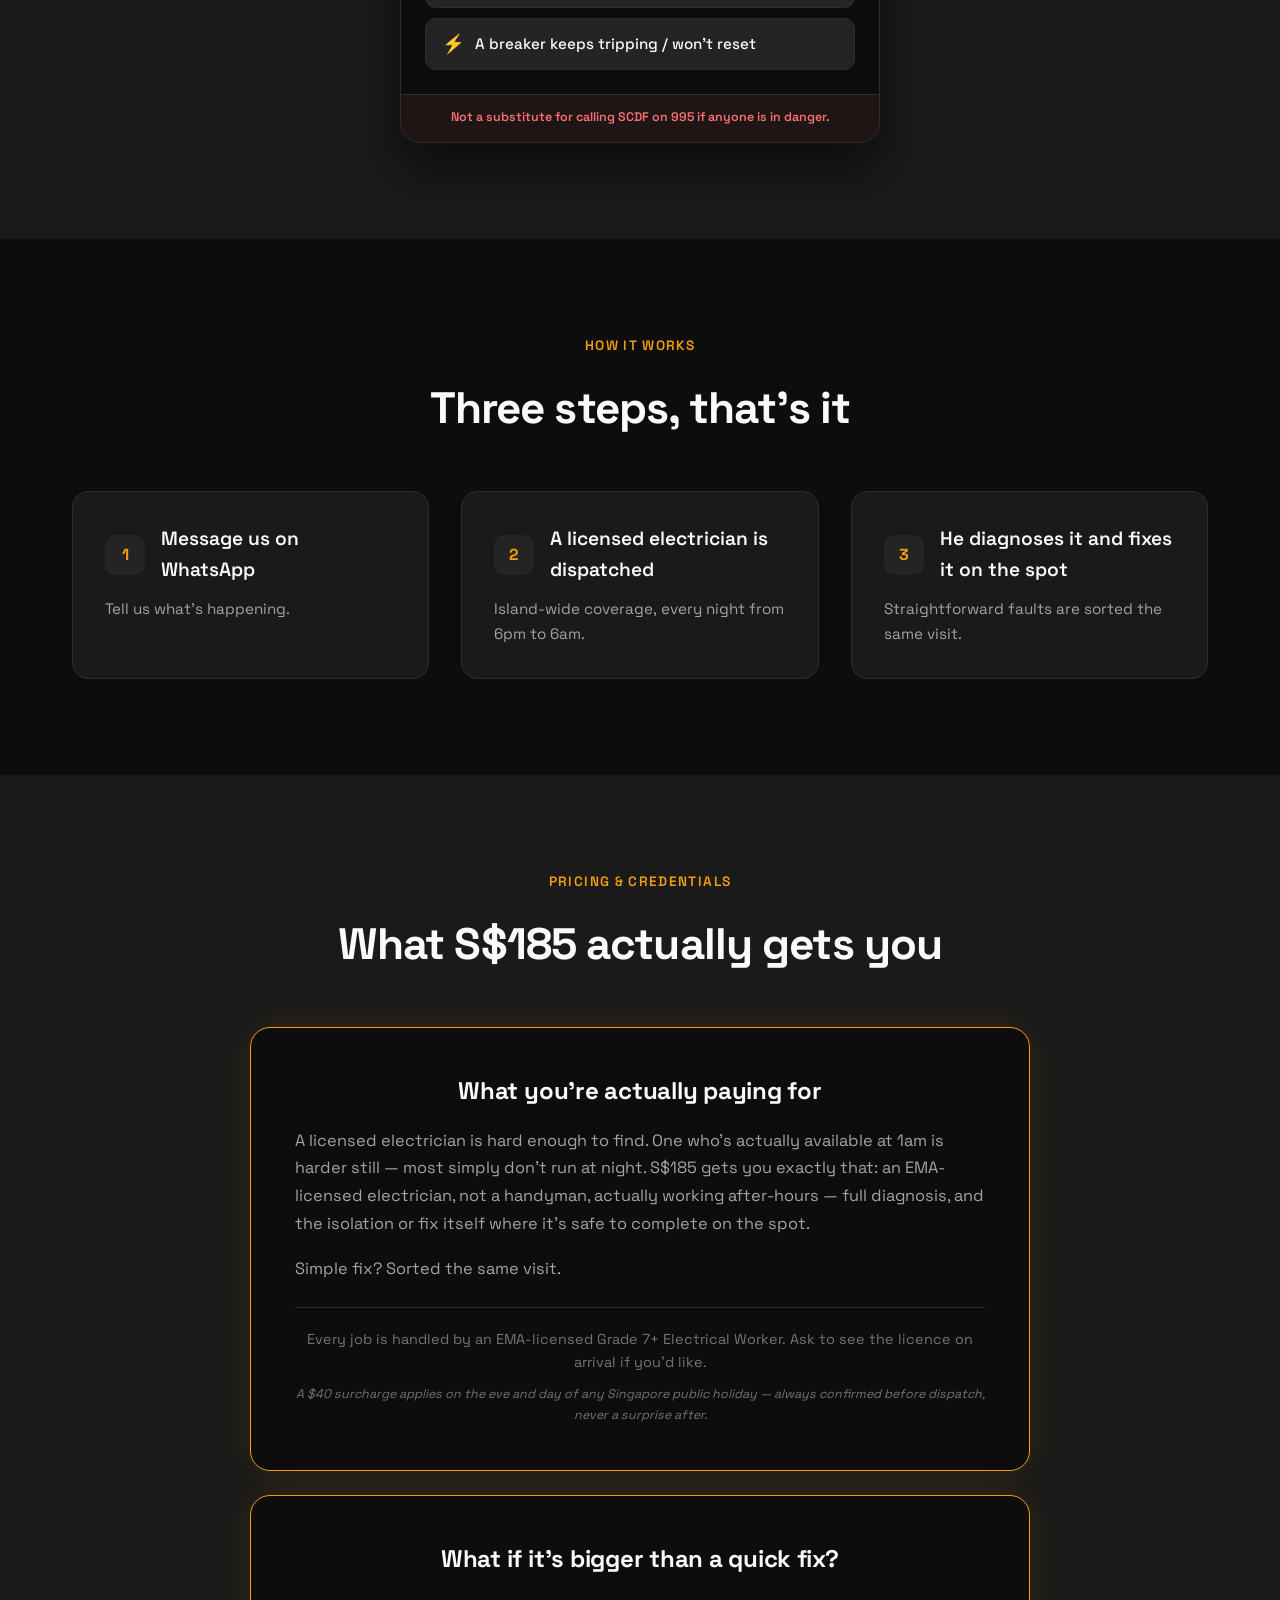
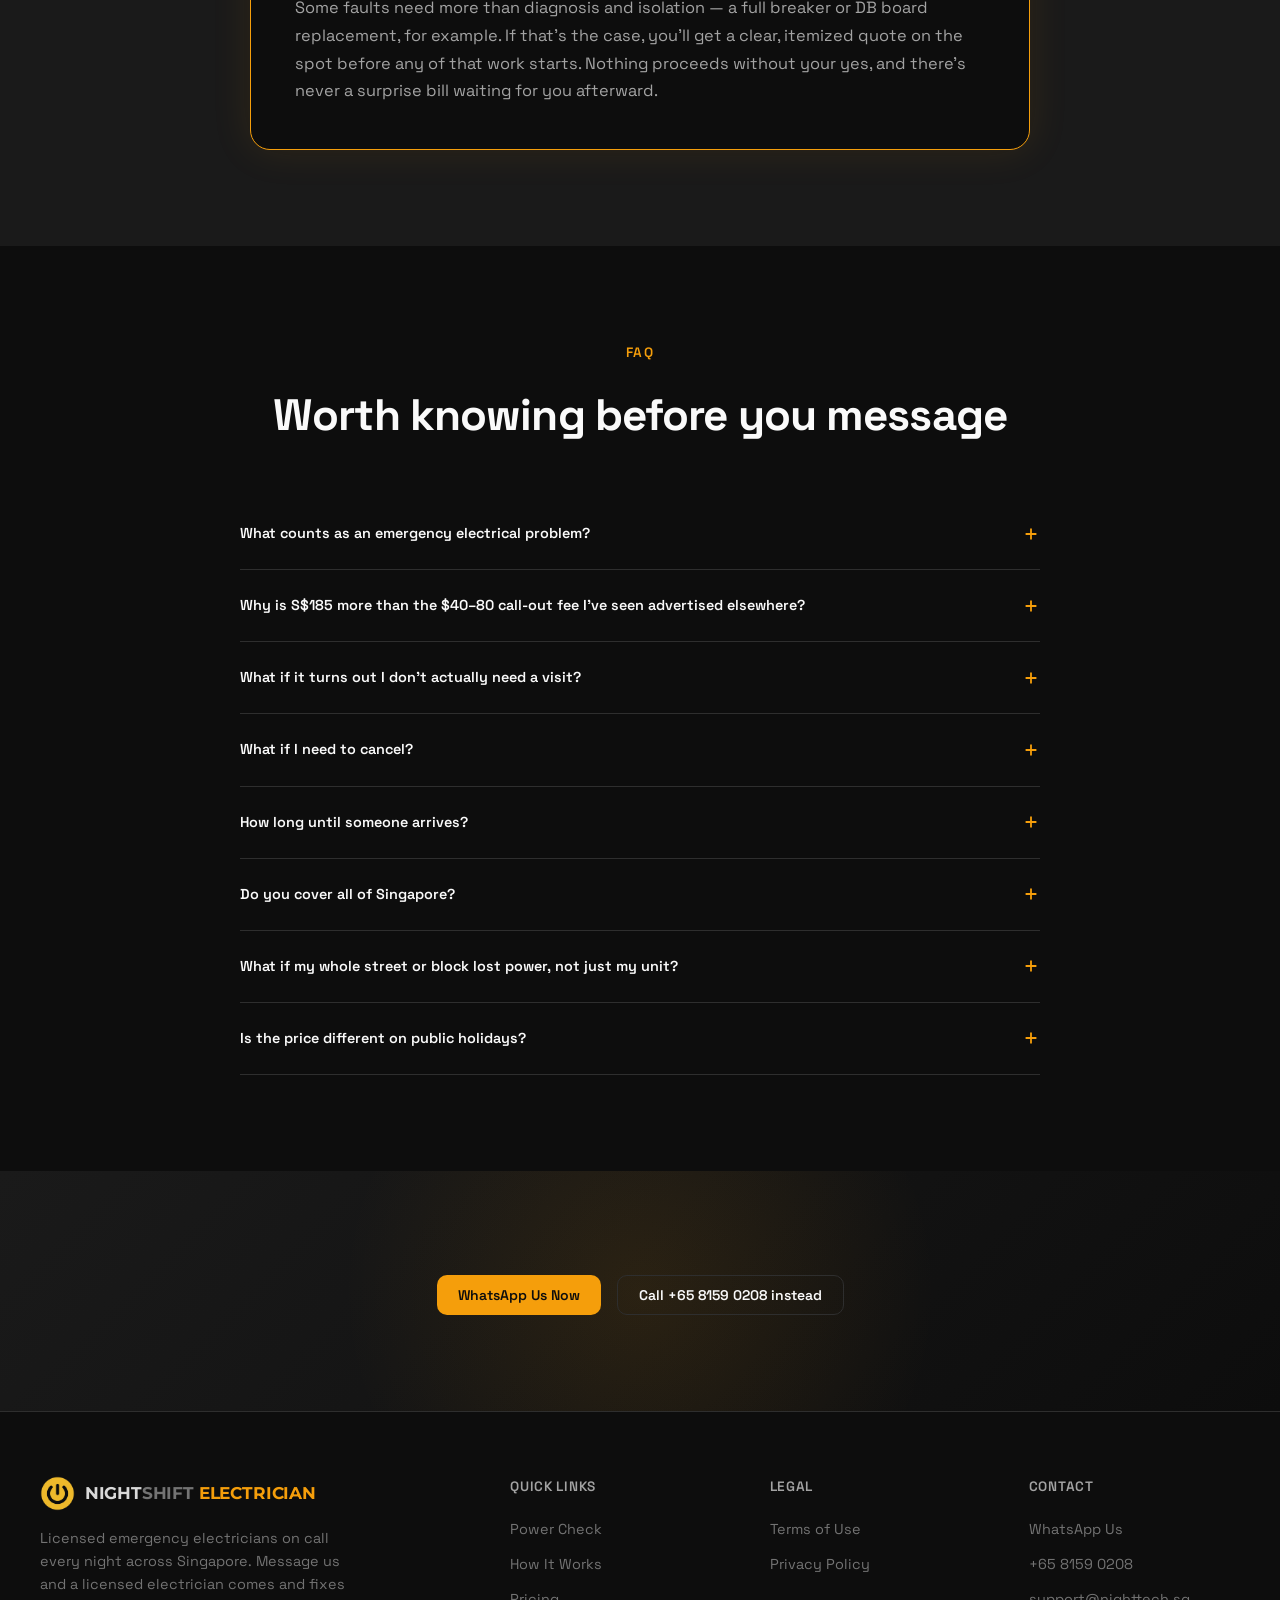
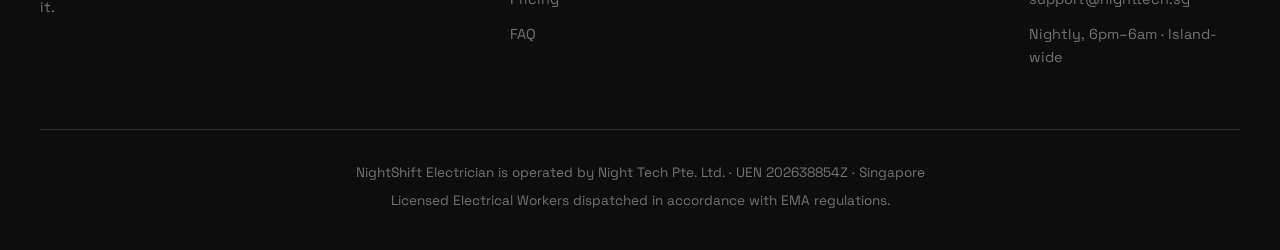
==== commit 72c1cae0: "Add holiday surcharge disclosure, payment note, and social preview image - Pricing section and FAQ n" ====
--- a/index.html
+++ b/index.html
@@ -13,9 +13,13 @@
 <meta property="og:description" content="Licensed emergency electricians on call every night across Singapore, 6pm–6am. S$185 flat call-out fee, island-wide coverage. Message us on WhatsApp — a licensed electrician comes and fixes it.">
 <meta property="og:url" content="https://nightshiftelectrician.sg/">
 <meta property="og:locale" content="en_SG">
-<meta name="twitter:card" content="summary">
+<meta property="og:image" content="https://nightshiftelectrician.sg/assets/images/og-image.png">
+<meta property="og:image:width" content="1200">
+<meta property="og:image:height" content="630">
+<meta name="twitter:card" content="summary_large_image">
 <meta name="twitter:title" content="NightShift Electrician — Licensed Electricians, On Call Every Night">
 <meta name="twitter:description" content="Licensed emergency electricians on call every night across Singapore, 6pm–6am. S$185 flat call-out fee, island-wide coverage.">
+<meta name="twitter:image" content="https://nightshiftelectrician.sg/assets/images/og-image.png">
 <meta name="theme-color" content="#0d0d0d">
 <link rel="icon" href="assets/images/icon.png" type="image/png">
 <link rel="preconnect" href="https://fonts.googleapis.com">
@@ -109,6 +113,14 @@
         "@type": "Answer",
         "text": "That's usually on SP Group's end, not your home wiring — call their 24-hour hotline at 1800 778 8888 to report it and get updates."
       }
+    },
+    {
+      "@type": "Question",
+      "name": "Is the price different on public holidays?",
+      "acceptedAnswer": {
+        "@type": "Answer",
+        "text": "Yes — a $40 surcharge applies on the eve and the day of any Singapore public holiday (New Year's, CNY, Good Friday, Hari Raya, Labour Day, Vesak Day, National Day, Deepavali, Christmas, and so on). You'll always hear this number before you book, never find it added after."
+      }
     }
   ]
 }
@@ -148,6 +160,7 @@
     </div>
     <div class="hero-payment-note">
       <p>We accept Bank Transfers</p>
+      <p>QR code payments</p>
       <img src="assets/images/paynow-seeklogo.png" alt="PayNow" class="hero-paynow-logo">
     </div>
   </div>
@@ -225,6 +238,7 @@
       <p>A licensed electrician is hard enough to find. One who's actually available at 1am is harder still — most simply don't run at night. <span class="amber">S$185</span> gets you exactly that: an EMA-licensed electrician, not a handyman, actually working after-hours — full diagnosis, and the isolation or fix itself where it's safe to complete on the spot.</p>
       <p>Simple fix? Sorted the same visit.</p>
       <div class="credential-line">Every job is handled by an EMA-licensed Grade 7+ Electrical Worker. Ask to see the licence on arrival if you'd like.</div>
+      <p class="pricing-surcharge-note">A $40 surcharge applies on the eve and day of any Singapore public holiday — always confirmed before dispatch, never a surprise after.</p>
     </div>
     <div class="pricing-card pricing-card--secondary">
       <div class="price-line">What if it's bigger than a quick fix?</div>
@@ -268,6 +282,10 @@
       <details class="faq-item">
         <summary><h3>What if my whole street or block lost power, not just my unit?</h3><span class="faq-icon"><svg class="icon-plus" viewBox="0 0 20 20" fill="none" stroke="currentColor" stroke-width="2"><path d="M10 4v12M4 10h12"/></svg><svg class="icon-minus" viewBox="0 0 20 20" fill="none" stroke="currentColor" stroke-width="2"><path d="M4 10h12"/></svg></span></summary>
         <p>That's usually on SP Group's end, not your home wiring — call their 24-hour hotline at 1800 778 8888 to report it and get updates.</p>
+      </details>
+      <details class="faq-item">
+        <summary><h3>Is the price different on public holidays?</h3><span class="faq-icon"><svg class="icon-plus" viewBox="0 0 20 20" fill="none" stroke="currentColor" stroke-width="2"><path d="M10 4v12M4 10h12"/></svg><svg class="icon-minus" viewBox="0 0 20 20" fill="none" stroke="currentColor" stroke-width="2"><path d="M4 10h12"/></svg></span></summary>
+        <p>Yes — a $40 surcharge applies on the eve and the day of any Singapore public holiday (New Year's, CNY, Good Friday, Hari Raya, Labour Day, Vesak Day, National Day, Deepavali, Christmas, and so on). You'll always hear this number before you book, never find it added after.</p>
       </details>
     </div>
   </div>
--- a/assets/css/style.css
+++ b/assets/css/style.css
@@ -277,7 +277,7 @@
 	display: flex;
 	flex-direction: column;
 	align-items: center;
-	gap: 0.35rem;
+	gap: 0.15rem;
 	margin-top: 1rem;
 }
 
@@ -849,6 +849,15 @@
 	margin-top: 1.5rem;
 }
 
+.pricing-card .pricing-surcharge-note {
+	text-align: center;
+	color: var(--text-muted);
+	font-size: 0.78rem;
+	font-style: italic;
+	margin-top: 0.6rem;
+	margin-bottom: 0;
+}
+
 /* FAQ */
 .faq {
 	padding: 6rem 2rem;
